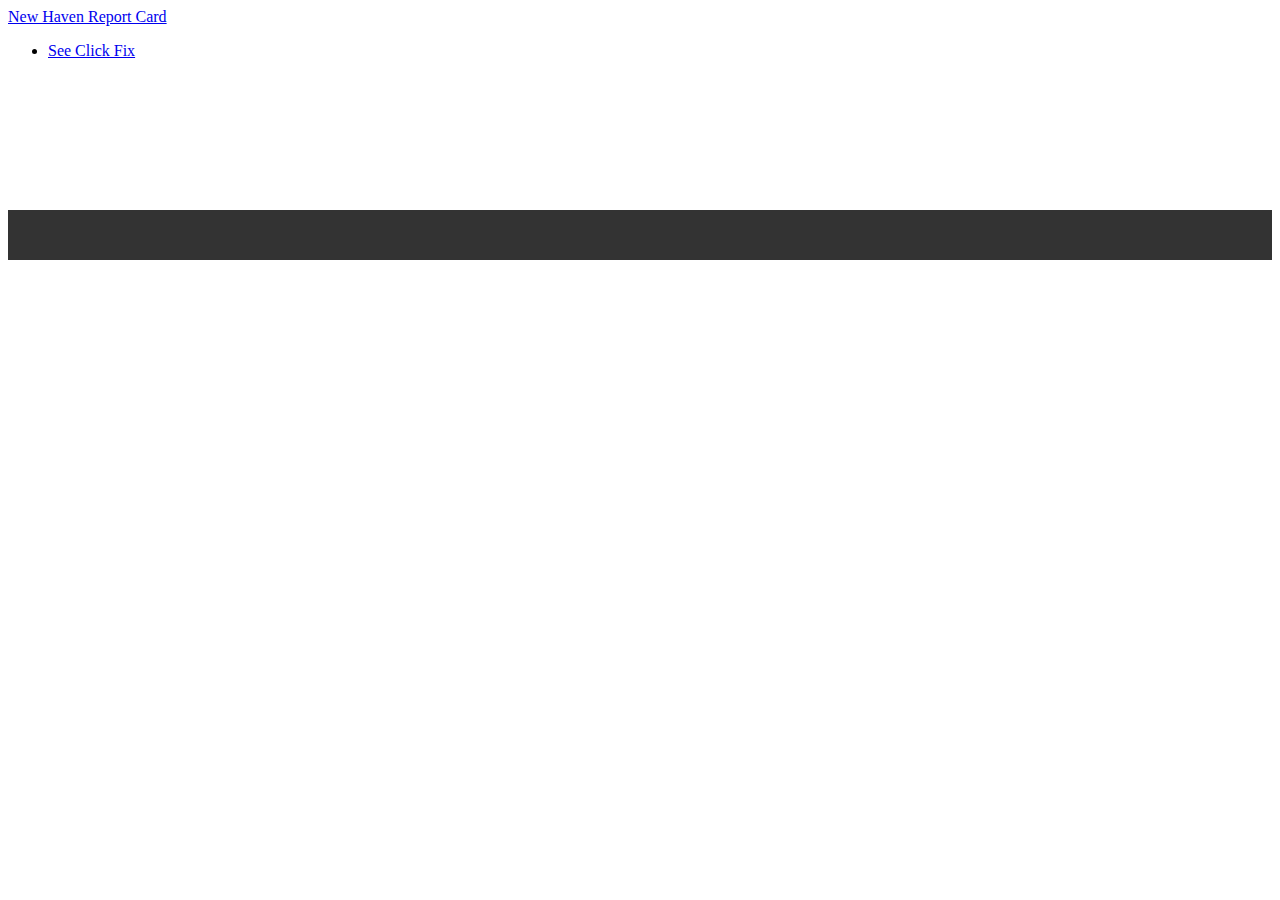
==== index.html @ e5df039f "added bootstrap index" ====
<!DOCTYPE html>
<html>
  <head>
    <title>New Haven Report Card</title>
    <link href='css/bootstrap.min.css' rel='stylesheet'>
    <link href='css/main.css' rel='stylesheet'>
    <link href='css/stylesheet.css' rel='stylesheet'>
  </head>

  <!-- body -->
  <body>
    <div class='navbar navbar-default navbar-static-top'>
      <div class='container'>
        <a href='/' class='navbar-brand'>New Haven Report Card</a>

        <ul class='nav navbar-nav navbar-right'>
          <li><a href='http://seeclickfix.com' target='new'>See Click
          Fix</a></li>
        </ul>
      </div>
    </div>
<!-- end of navbar -->

<!-- beginning of main content -->


<!-- footer section -->

<div class="container">
  <div class="row spacer-bottom"></div>
</div>


<!-- footer -->
<div class='footer navbar navbar-fixed-bottom'>
  <div class='container'>
    <div class='row'>
      
    </div>
  </div>
</div>


    <script src='https://ajax.googleapis.com/ajax/libs/jquery/1.11.1/jquery.min.js'></script>
    <script src='js/bootstrap.min.js'></script>
    <script src='js/moment.min.js'></script>
    <script src='js/d3.min.js'></script>
    <script src='js/d3.legend.js'></script>
    <script src="http://labratrevenge.com/d3-tip/javascripts/d3.tip.v0.6.3.js"></script>
<!--    <script src='js/environ.js'></script> -->
  </body>
</html>
---- css/main.css ----
.features .glyphicon {
  font-size: 32px;
}

body {
  padding-bottom: 70px;
}

.d3-window {
  border-radius: 5px;
  border: 2px solid;
  border-color: #999;
}

.footer {
  bottom: 0;
  width: 100%;
  /* Set the fixed height of the footer here */
  height: 50px;
  margin-top: 100px;
}
.footer {
  color: #efefef;
  background-color: #333;
}
.footer a {
  color: #9af7fe;
}

.footer .glyphicon {
  font-size: 14px;
}

.spacer {
  margin-top: 40px;
}

.spacer-bottom {
  margin-bottom: 150px;
}

.quote {
  background-color: #444;
  color: #e1e1e1;
  margin: 2em 0;
}
.quote blockquote {
  border: none;
  margin: 0;
}
.quote footer {
  color: #c1c1c1;
}
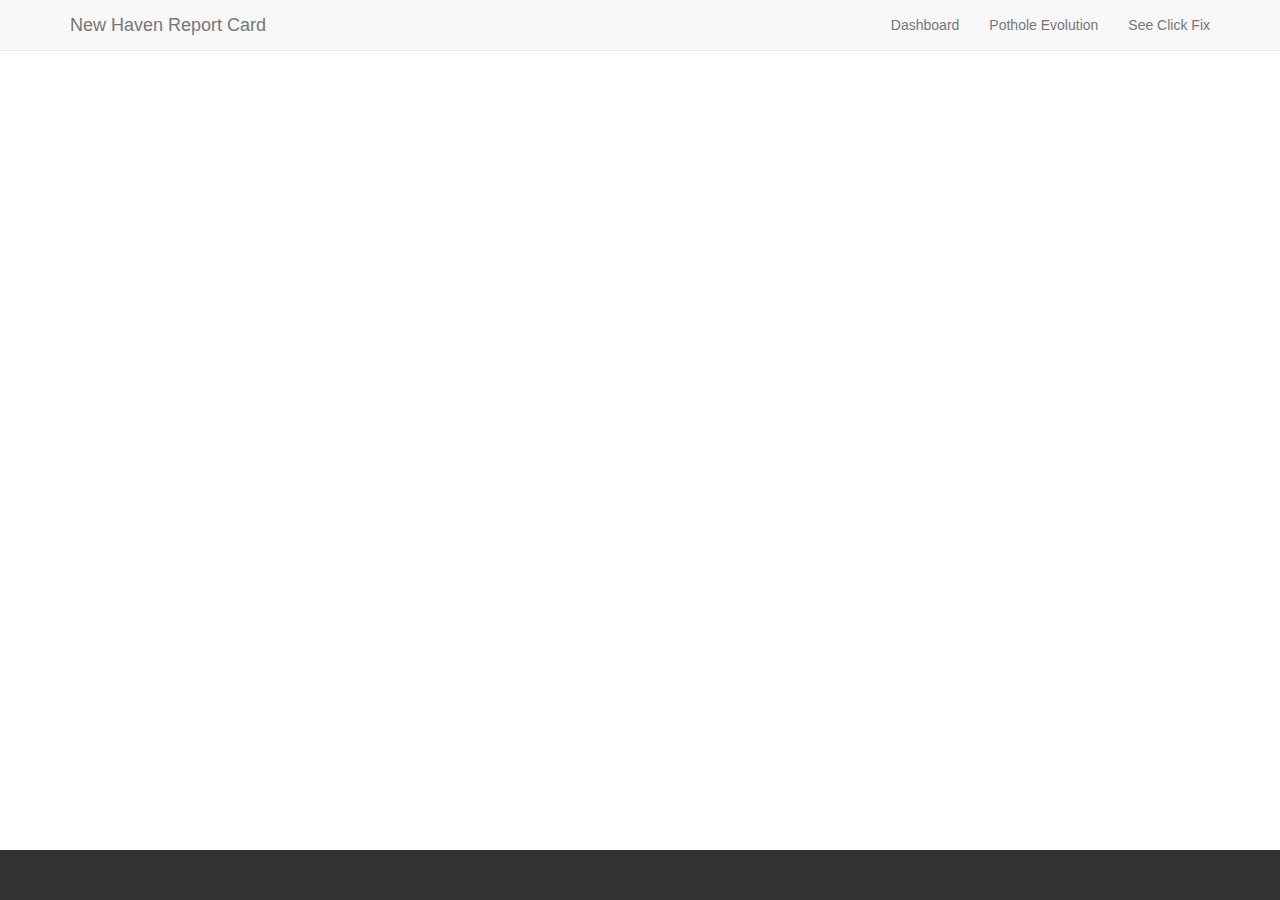
==== commit 263b3e79: "initial page commit" ====
--- a/index.html
+++ b/index.html
@@ -11,11 +11,12 @@
   <body>
     <div class='navbar navbar-default navbar-static-top'>
       <div class='container'>
-        <a href='/' class='navbar-brand'>New Haven Report Card</a>
+        <a href='/nhrc' class='navbar-brand'>New Haven Report Card</a>
 
         <ul class='nav navbar-nav navbar-right'>
-          <li><a href='http://seeclickfix.com' target='new'>See Click
-          Fix</a></li>
+          <li><a href='http://seeclickfix.com' target='new'>Dashboard</a></li>
+          <li><a href='http://seeclickfix.com' target='new'>Pothole Evolution</a></li>
+          <li><a href='http://seeclickfix.com' target='new'>See Click Fix</a></li>
         </ul>
       </div>
     </div>
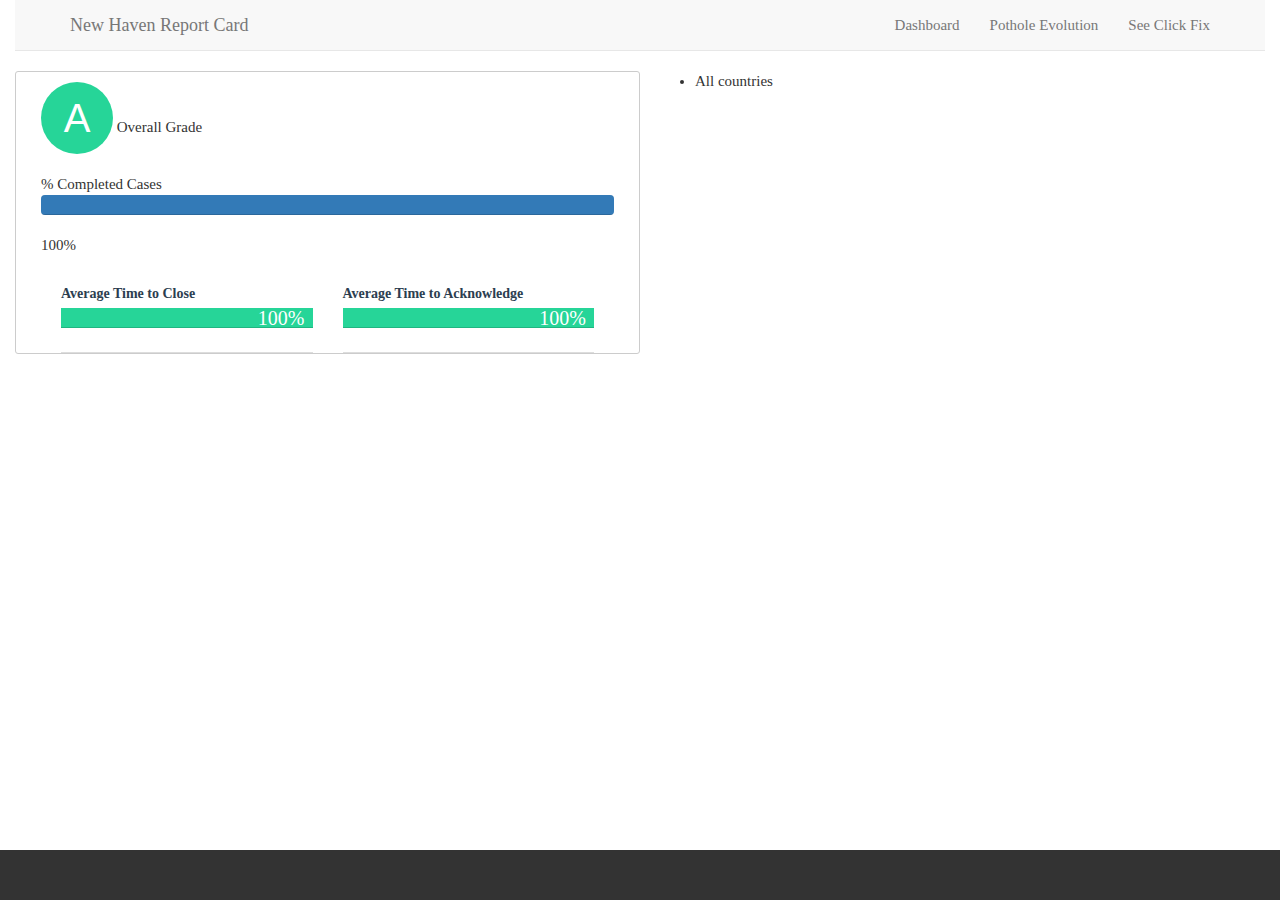
==== commit 52c5a660: "map added" ====
--- a/index.html
+++ b/index.html
@@ -8,7 +8,7 @@
   </head>
 
   <!-- body -->
-  <body>
+  <body class="col-xs-12">
     <div class='navbar navbar-default navbar-static-top'>
       <div class='container'>
         <a href='/nhrc' class='navbar-brand'>New Haven Report Card</a>
@@ -24,6 +24,156 @@
 
 <!-- beginning of main content -->
 
+<!--
+<div class="col-md-6">
+  <div class="project-certification"></div>
+    <div class="simple-bars-wrapper">
+      <div class="vertical-separator"></div>      
+    </div>
+</div>
+-->
+<div class="col-md-6 grades">
+    <div class="certification-header">
+        <span class="grade-A large">A</span>
+        <span class="certification-title">Overall Grade</span>
+    </div>
+
+    <div class="simple-bar-with-heading col-xs-12" data-name="Code Complexity">
+        <div class="simple-bar-header">
+            
+                <span class="header-name">% Completed Cases</span>
+            
+            <span class="simple-bar-info" data-toggle="popover" data-trigger="hover" data-placement="top" title="" data-content="The 'Code Complexity' level in your code is at 100%" data-original-title="Code Complexity">
+                <i class="fa fa-question-circle"></i>
+            </span>
+        </div>
+
+        <div class="simple-bar-body">
+            <div class="progress simple-bar-A ">
+                <div class="progress-bar progress-bar-primary" style="width: 100%">
+                </div>
+            </div>
+
+            <div class="percentage">
+                <span class="percentage-value">100%</span>
+            </div>
+        </div>
+    </div>
+
+    <div class="project-certification">
+    <div class="simple-bars-wrapper">
+        <div class="bars-column col-xs-12 col-sm-6">
+
+            <div class="simple-bar-with-heading" data-name="Code Style">
+                <div class="simple-bar-header">
+                
+                    <span class="header-name">Average Time to Close</span>
+                
+                    <span class="simple-bar-info" data-toggle="popover" data-trigger="hover" data-placement="top" title="" data-content="The 'Code Style' level in your code is at 100%" data-original-title="Code Style">
+                        <i class="fa fa-question-circle"></i>
+                    </span>
+                </div>
+
+                <div class="simple-bar-body">
+                    <div class="progress simple-bar-A ">
+                        <div class="progress-bar progress-bar-primary" style="width: 100%">
+                            <div class="percentage">
+                                <span class="percentage-value">100%</span>
+                            </div>
+                        </div>
+                    </div>
+                </div>
+            </div>
+        </div>
+        
+        <div class="bars-column col-xs-12 col-sm-6">
+            <div class="simple-bar-with-heading" data-name="Compatibility">
+                <div class="simple-bar-header">
+                    
+                        <span class="header-name">Average Time to Acknowledge</span>
+                    
+                    <span class="simple-bar-info" data-toggle="popover" data-trigger="hover" data-placement="top" title="" data-content="The 'Compatibility' level in your code is at 100%" data-original-title="Compatibility">
+                        <i class="fa fa-question-circle"></i>
+                    </span>
+                </div>
+
+                <div class="simple-bar-body">
+                    <div class="progress simple-bar-A ">
+                        <div class="progress-bar progress-bar-primary" style="width: 100%">
+                            <div class="percentage">
+                                <span class="percentage-value">100%</span>
+                            </div>
+                        </div>
+                    </div>
+                </div>
+            </div>
+        </div>
+    </div>
+    </div>
+</div>
+<div class="col-md-6">
+    <div id="map"></div>
+    <div id="layer_selector" class="cartodb-infobox">
+      <ul>
+        <li data="all" class="selected">All countries</li>
+        <!--<li data="1000">area >1000 km<sup>2</sup></li>
+        <li data="6000">area >6000 km<sup>2</sup></li>
+        <li data="10000">area >10000 km<sup>2</sup></li>
+        <li data="50000">area >50000 km<sup>2</sup></li>-->
+      </ul>
+    </div>
+    <!-- include cartodb.js library -->
+    <script src="http://libs.cartocdn.com/cartodb.js/v3/3.11/cartodb.js"></script>
+
+    <script>
+      // create layer selector
+      function createSelector(layer) {
+        var sql = new cartodb.SQL({ user: 'documentation' });
+
+        var $options = $('#layer_selector li');
+        $options.click(function(e) {
+          // get the area of the selected layer
+          var $li = $(e.target);
+          var area = $li.attr('data');
+
+          // deselect all and select the clicked one
+          $options.removeClass('selected');
+          $li.addClass('selected');
+
+          // create query based on data from the layer
+          var query = "SELECT * FROM seeclickfixtest1";
+
+          //DO sequal selections here
+          if(area !== 'all') {
+            query = "select * from european_countries_e where area > " + area;
+          }
+
+          // change the query in the layer to update the map
+          layer.setSQL(query);
+        });
+      }
+
+      function main() {
+        cartodb.createVis('map', 'http://khof312.cartodb.com/api/v2/viz/4481db7c-d567-11e4-a8b5-0e0c41326911/viz.json', {
+          tiles_loader: true,
+          center_lat: 50,
+          center_lon: 20,
+          zoom: 3
+        })
+        .done(function(vis, layers) {
+          // layer 0 is the base layer, layer 1 is cartodb layer
+          var subLayer = layers[1].getSubLayer(0);
+          createSelector(subLayer);
+        })
+        .error(function(err) {
+          console.log(err);
+        });
+      }
+
+      window.onload = main;
+    </script>
+    
+</div>
 
 <!-- footer section -->
 
--- a/css/main.css
+++ b/css/main.css
@@ -4,6 +4,31 @@
 
 body {
   padding-bottom: 70px;
+  font-family: "Clear Sans";
+  background-color: #fff;
+  width: 100%;
+  min-height: 100%;
+  height: 100%;
+  font-size: 15px;
+  font-weight: 400;
+  -webkit-font-smoothing: antialiased;
+}
+
+.remove-padding{
+  padding:0px !important;
+}
+
+.certification-header{
+  padding:10px;
+}
+
+.simple-bar-with-heading{
+  padding: 10px;
+}
+
+.grades{
+  border: 1px solid #ccc;
+  border-radius: 3px;
 }
 
 .d3-window {
@@ -51,3 +76,122 @@
 .quote footer {
   color: #c1c1c1;
 }
+
+.overall-grade {
+  border: 1px solid #cccccc;
+  border-radius: 3px;
+  box-sizing: border-box;
+  padding: 15px;
+  height: 447px;
+}
+
+.project-certification {
+  box-sizing: border-box;
+  padding: 15px;
+}
+
+.project-certification .simple-bars-wrapper .bars-column {
+  vertical-align: top;
+  box-sizing: border-box;
+  display: inline-block;
+}
+
+.project-certification .simple-bars-wrapper .bars-column .simple-bar-with-heading {
+  width: 100%;
+  display: inline-block;
+  border-bottom: 1px solid #ddd;
+  box-sizing: border-box;
+  padding: 0 0 16px 0;
+}
+
+.project-certification .simple-bars-wrapper .bars-column .simple-bar-with-heading .simple-bar-body {
+  height: 30px;
+  line-height: 35px;
+}
+
+.project-certification .simple-bars-wrapper .bars-column .simple-bar-with-heading .simple-bar-header {
+  box-sizing: border-box;
+  margin: 16px 0 2px 0;
+}
+
+.project-certification .simple-bars-wrapper .vertical-separator {
+  display: inline-block;
+  border-right: 1px solid #ddd;
+  height: 322px;
+  margin: 0 20px;
+}
+
+.project-certification .simple-bars-wrapper .bars-column .simple-bar-with-heading .simple-bar-body .progress {
+  display: inline-block;
+  margin-bottom: 0;
+  width: 100%;
+  border-radius: 0;
+  box-shadow: none;
+}
+
+.project-certification .simple-bars-wrapper .bars-column {
+  vertical-align: top;
+  box-sizing: border-box;
+  display: inline-block;
+}
+
+.project-certification .certification-header .certification-title {
+  display: inline-block;
+  font-family: "Clear Sans";
+  font-size: 18px;
+  font-weight: 400;
+  margin-left: 20px;
+  vertical-align: super;
+}
+
+span[class^="grade-"].large {
+  font-family: "Open Sans",sans-serif;
+  text-align: center;
+  display: inline-block;
+  border-radius: 50%;
+  color: #fff;
+  width: 72px;
+  height: 72px;
+  font-size: 40px;
+  line-height: 72px;
+}
+
+.grade-A {
+  font-family: "Open Sans",sans-serif;
+  text-align: center;
+  display: inline-block;
+  border-radius: 50%;
+  color: #fff;
+  width: 90px;
+  height: 90px;
+  font-size: 50px;
+  line-height: 90px;
+  background-color: #26d598;
+  stroke: #26d598;
+  fill: #26d598;
+}
+
+.project-certification .simple-bars-wrapper .bars-column .simple-bar-with-heading .simple-bar-body .percentage {
+  display: inline-block;
+  font-family: "Bebas Neue";
+  float: right;
+  margin-right: 8px;
+}
+
+.project-certification .simple-bars-wrapper .bars-column .simple-bar-with-heading .simple-bar-body .progress.simple-bar-A .progress-bar-primary {
+  background: #26d598;
+}
+
+.project-certification .simple-bars-wrapper .bars-column .simple-bar-with-heading .simple-bar-header .header-name {
+  font-size: 14px;
+  color: #2c3e50;
+  font-weight: bold;
+}
+
+.project-certification .simple-bars-wrapper .bars-column .simple-bar-with-heading .simple-bar-header .simple-bar-info {
+  color: #ccc;
+}
+
+.project-certification .simple-bars-wrapper .bars-column .simple-bar-with-heading .simple-bar-body .percentage .percentage-value {
+  font-size: 20px;
+}
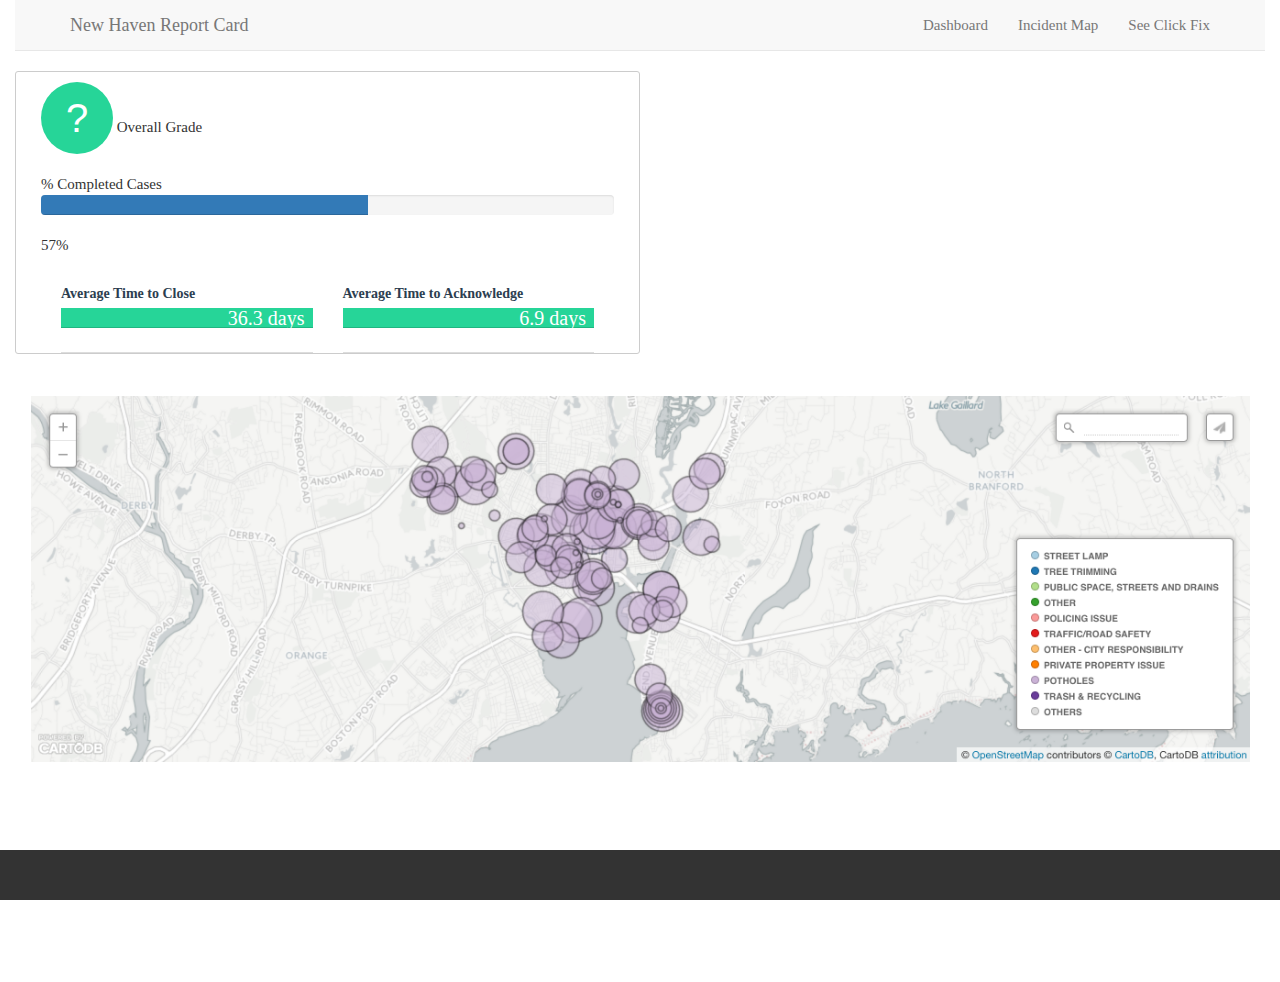
==== commit 25ee3b77: "voila" ====
--- a/index.html
+++ b/index.html
@@ -15,7 +15,7 @@
 
         <ul class='nav navbar-nav navbar-right'>
           <li><a href='http://seeclickfix.com' target='new'>Dashboard</a></li>
-          <li><a href='http://seeclickfix.com' target='new'>Pothole Evolution</a></li>
+          <li><a href='map2.html' target='new'>Incident Map</a></li>
           <li><a href='http://seeclickfix.com' target='new'>See Click Fix</a></li>
         </ul>
       </div>
@@ -34,7 +34,7 @@
 -->
 <div class="col-md-6 grades">
     <div class="certification-header">
-        <span class="grade-A large">A</span>
+        <span class="grade-A large">?</span>
         <span class="certification-title">Overall Grade</span>
     </div>
 
@@ -50,12 +50,12 @@
 
         <div class="simple-bar-body">
             <div class="progress simple-bar-A ">
-                <div class="progress-bar progress-bar-primary" style="width: 100%">
+                <div class="progress-bar progress-bar-primary" style="width: 57%">
                 </div>
             </div>
 
             <div class="percentage">
-                <span class="percentage-value">100%</span>
+                <span class="percentage-value">57%</span>
             </div>
         </div>
     </div>
@@ -78,7 +78,7 @@
                     <div class="progress simple-bar-A ">
                         <div class="progress-bar progress-bar-primary" style="width: 100%">
                             <div class="percentage">
-                                <span class="percentage-value">100%</span>
+                                <span class="percentage-value">36.3 days</span>
                             </div>
                         </div>
                     </div>
@@ -101,7 +101,7 @@
                     <div class="progress simple-bar-A ">
                         <div class="progress-bar progress-bar-primary" style="width: 100%">
                             <div class="percentage">
-                                <span class="percentage-value">100%</span>
+                                <span class="percentage-value">6.9 days</span>
                             </div>
                         </div>
                     </div>
@@ -111,68 +111,23 @@
     </div>
     </div>
 </div>
+
 <div class="col-md-6">
-    <div id="map"></div>
-    <div id="layer_selector" class="cartodb-infobox">
-      <ul>
-        <li data="all" class="selected">All countries</li>
-        <!--<li data="1000">area >1000 km<sup>2</sup></li>
-        <li data="6000">area >6000 km<sup>2</sup></li>
-        <li data="10000">area >10000 km<sup>2</sup></li>
-        <li data="50000">area >50000 km<sup>2</sup></li>-->
-      </ul>
-    </div>
-    <!-- include cartodb.js library -->
-    <script src="http://libs.cartocdn.com/cartodb.js/v3/3.11/cartodb.js"></script>
+</div>
 
-    <script>
-      // create layer selector
-      function createSelector(layer) {
-        var sql = new cartodb.SQL({ user: 'documentation' });
 
-        var $options = $('#layer_selector li');
-        $options.click(function(e) {
-          // get the area of the selected layer
-          var $li = $(e.target);
-          var area = $li.attr('data');
+  <div class="row spacer">
+    <div class="col-md-12"></div>
+  </div>
 
-          // deselect all and select the clicked one
-          $options.removeClass('selected');
-          $li.addClass('selected');
+  <div class="row spacer">
+    <div class="col-md-12"></div>
+  </div>
 
-          // create query based on data from the layer
-          var query = "SELECT * FROM seeclickfixtest1";
-
-          //DO sequal selections here
-          if(area !== 'all') {
-            query = "select * from european_countries_e where area > " + area;
-          }
-
-          // change the query in the layer to update the map
-          layer.setSQL(query);
-        });
-      }
-
-      function main() {
-        cartodb.createVis('map', 'http://khof312.cartodb.com/api/v2/viz/4481db7c-d567-11e4-a8b5-0e0c41326911/viz.json', {
-          tiles_loader: true,
-          center_lat: 50,
-          center_lon: 20,
-          zoom: 3
-        })
-        .done(function(vis, layers) {
-          // layer 0 is the base layer, layer 1 is cartodb layer
-          var subLayer = layers[1].getSubLayer(0);
-          createSelector(subLayer);
-        })
-        .error(function(err) {
-          console.log(err);
-        });
-      }
-
-      window.onload = main;
-    </script>
-    
+<div class="col-md-12">
+  <a href="map.html">
+  <img src="images/pothole_map.png" width="100%">
+  </a>
 </div>
 
 <!-- footer section -->
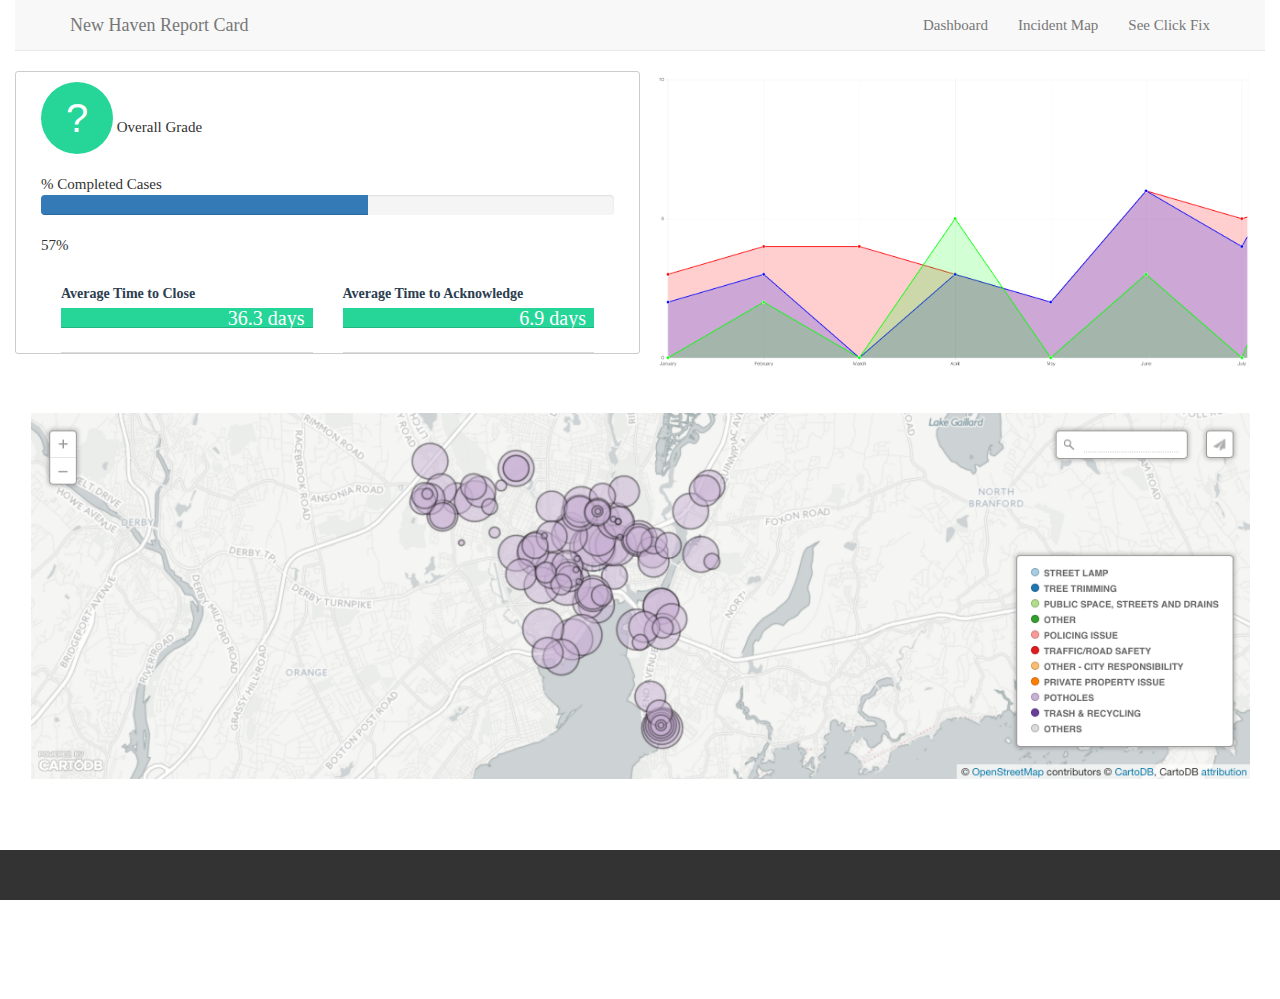
==== commit 34888e44: "added top image" ====
--- a/index.html
+++ b/index.html
@@ -113,6 +113,9 @@
 </div>
 
 <div class="col-md-6">
+<a href="http://blakeelias.github.io/nhrc/chart.html">
+  <img src="images/time_series.png" height="300px" width="100%">
+</a>
 </div>
 
 
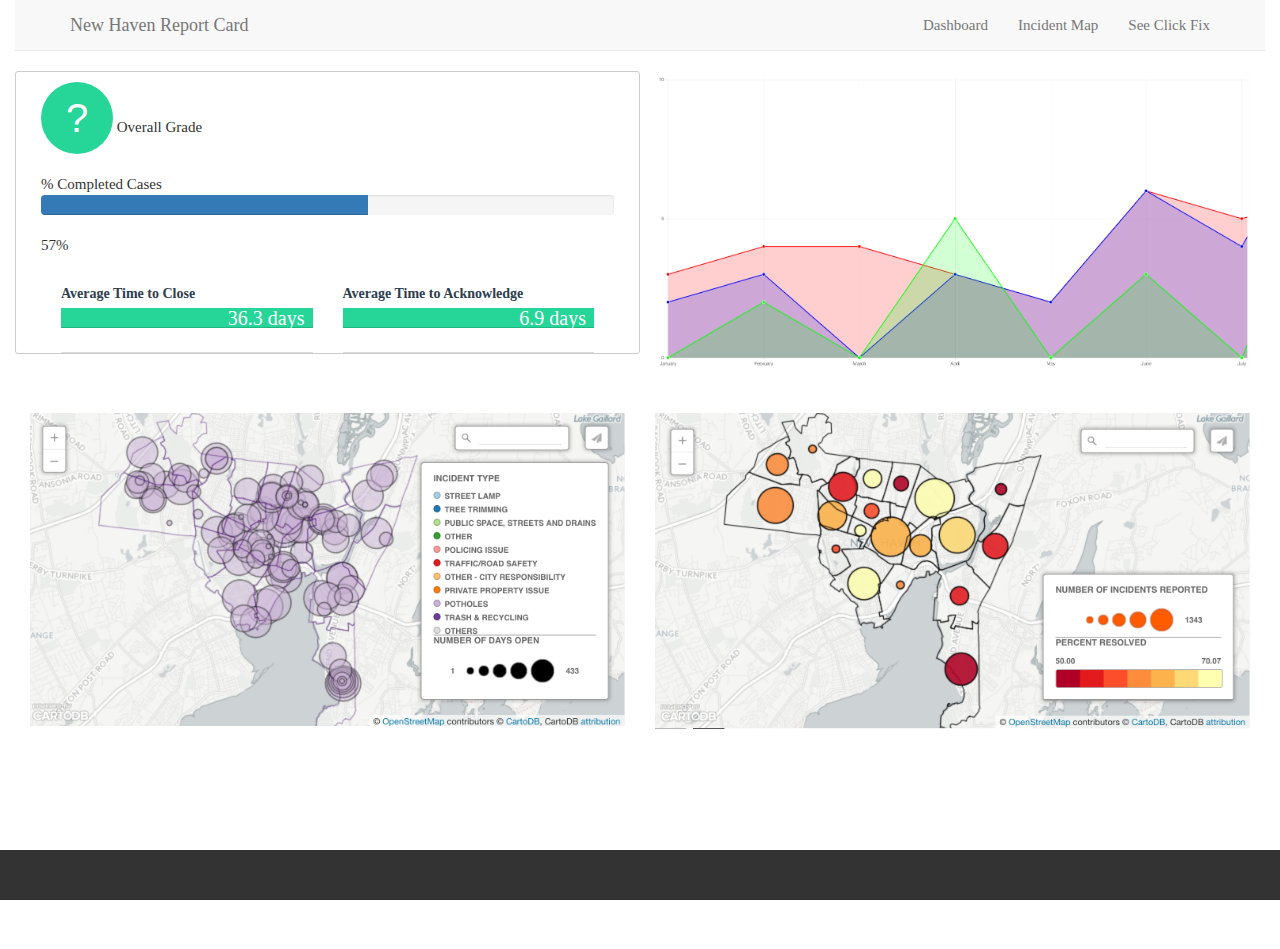
==== commit 27b35d55: "added both maps on dashboard" ====
--- a/index.html
+++ b/index.html
@@ -127,9 +127,15 @@
     <div class="col-md-12"></div>
   </div>
 
-<div class="col-md-12">
+<div class="col-md-6">
   <a href="map.html">
-  <img src="images/pothole_map.png" width="100%">
+  <img src="images/pothole_map_half.png" width="100%">
+  </a>
+</div>
+
+<div class="col-md-6">
+  <a href="map2.html">
+  <img src="images/incident_map_half.png" width="100%">
   </a>
 </div>
 
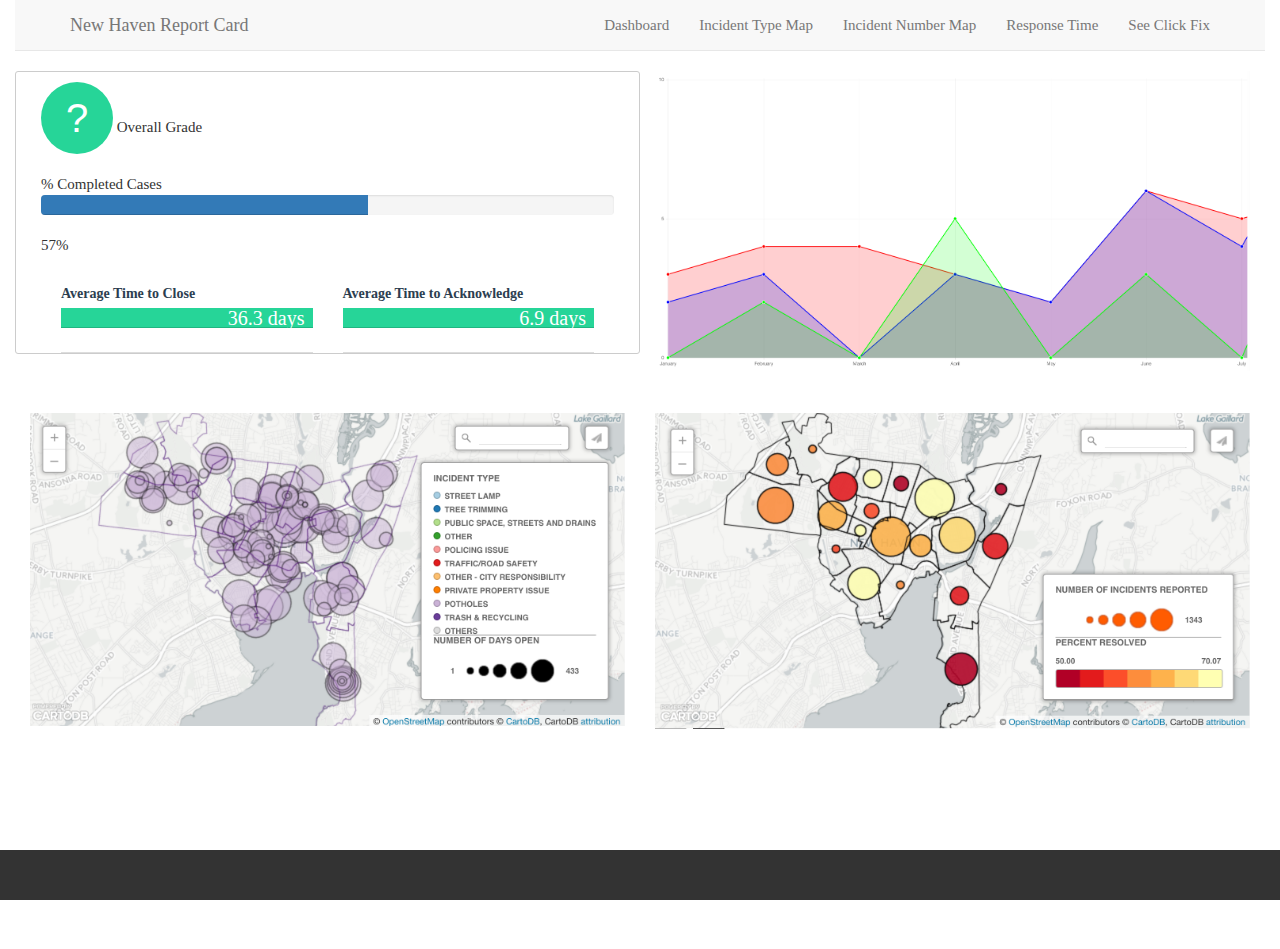
==== commit 311acca4: "updated navbar" ====
--- a/index.html
+++ b/index.html
@@ -15,7 +15,9 @@
 
         <ul class='nav navbar-nav navbar-right'>
           <li><a href='http://seeclickfix.com' target='new'>Dashboard</a></li>
-          <li><a href='map2.html' target='new'>Incident Map</a></li>
+          <li><a href='map.html' target='new'>Incident Type Map</a></li>
+          <li><a href='map2.html' target='new'>Incident Number Map</a></li>
+          <li><a href='http://blakeelias.github.io/nhrc/chart.html' target='new'>Response Time</a></li>
           <li><a href='http://seeclickfix.com' target='new'>See Click Fix</a></li>
         </ul>
       </div>
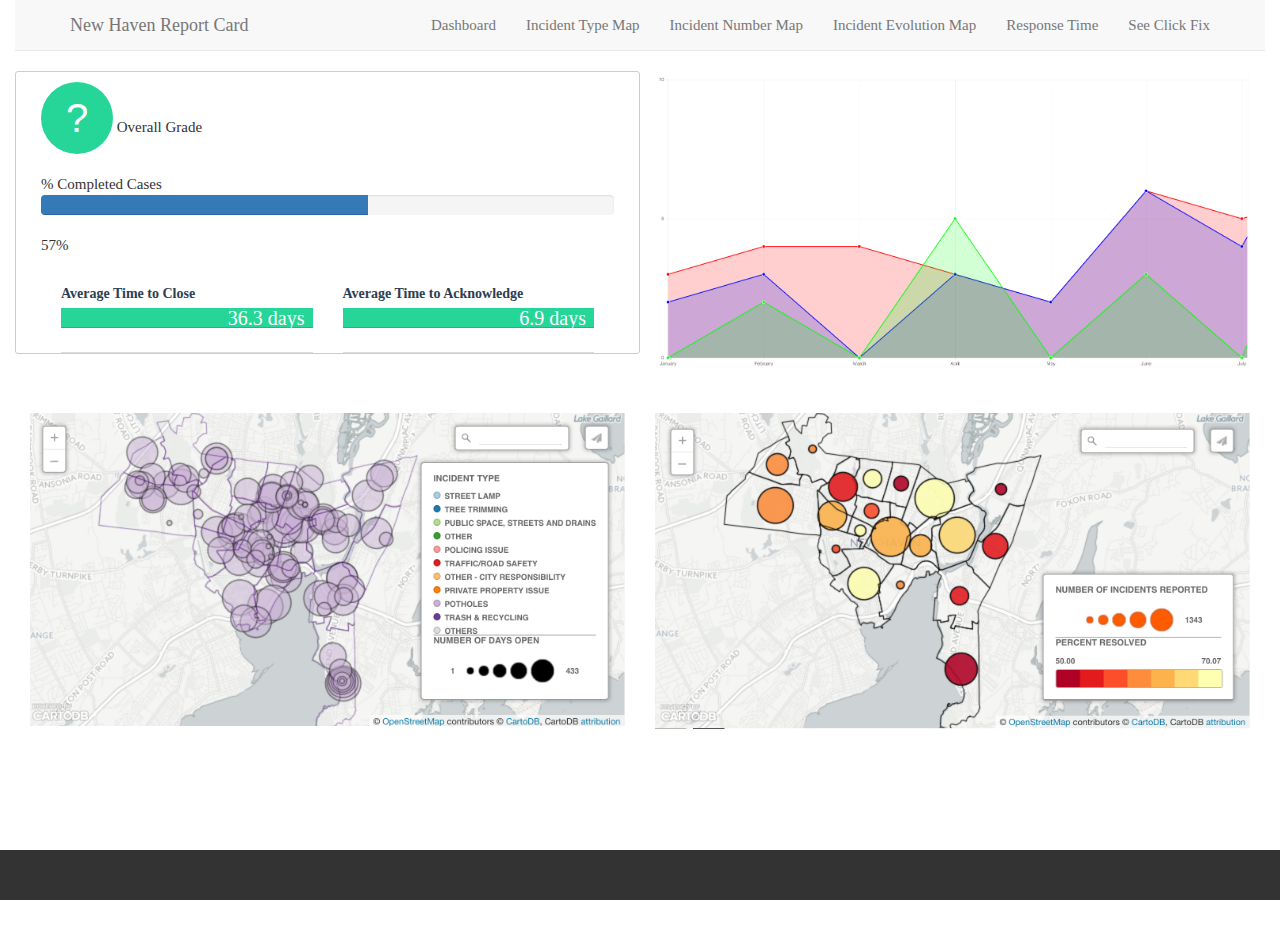
==== commit 4ace8bd7: "added evolution map" ====
--- a/index.html
+++ b/index.html
@@ -17,6 +17,7 @@
           <li><a href='http://seeclickfix.com' target='new'>Dashboard</a></li>
           <li><a href='map.html' target='new'>Incident Type Map</a></li>
           <li><a href='map2.html' target='new'>Incident Number Map</a></li>
+          <li><a href='http://cdb.io/19bHFJ5' target='new'>Incident Evolution Map</a></li>
           <li><a href='http://blakeelias.github.io/nhrc/chart.html' target='new'>Response Time</a></li>
           <li><a href='http://seeclickfix.com' target='new'>See Click Fix</a></li>
         </ul>
